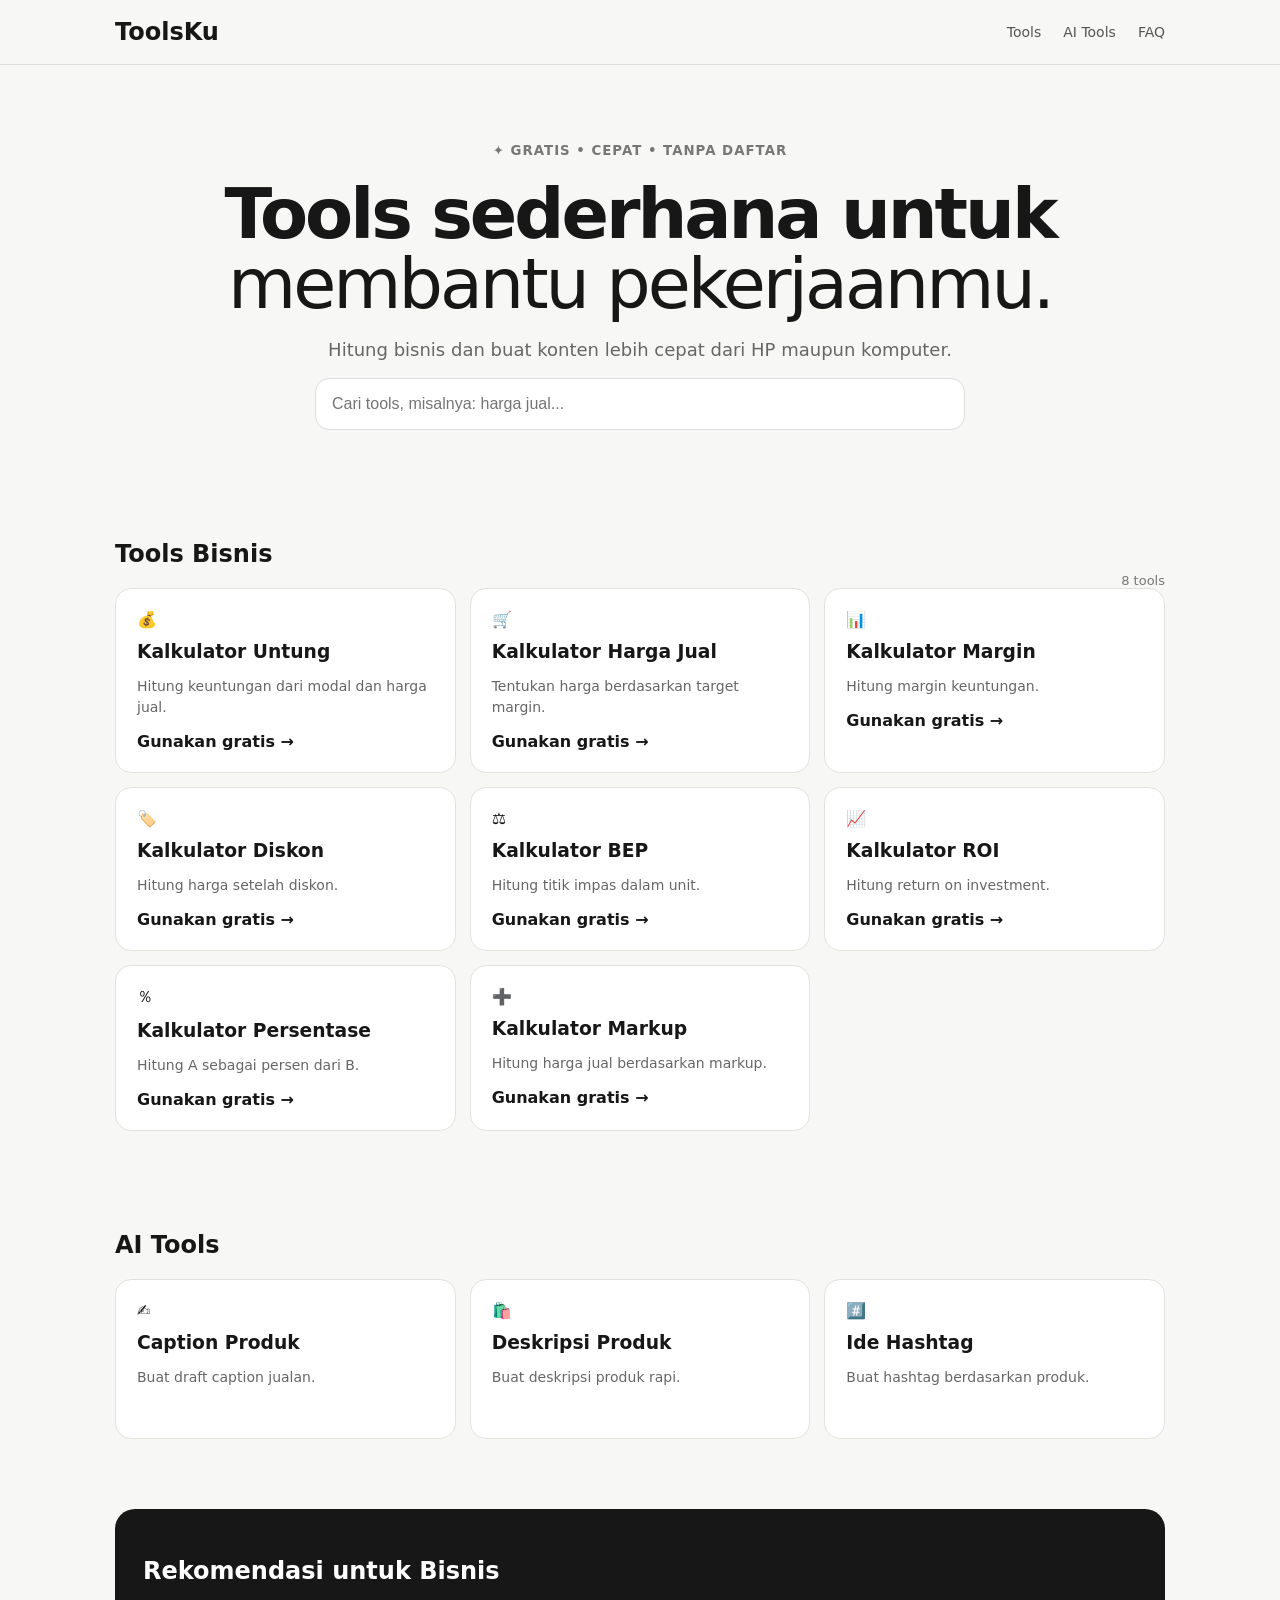
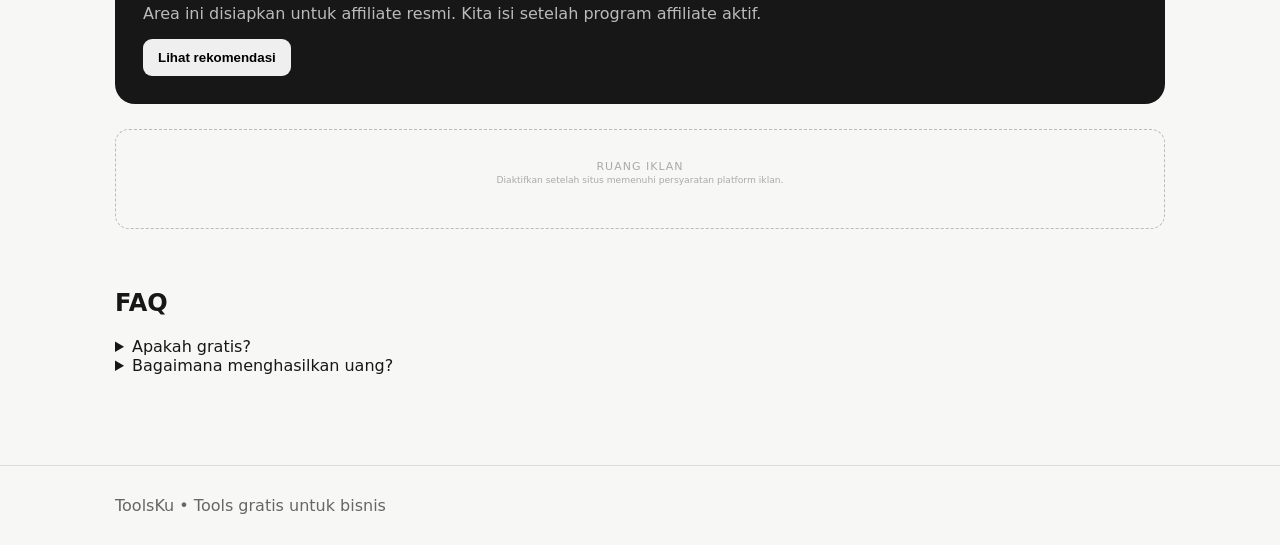
==== index.html @ b94cb160 "Add files via upload" ====
<!doctype html><html lang="id"><head><meta charset="utf-8"><meta name="viewport" content="width=device-width,initial-scale=1"><title>ToolsKu — Tools Gratis</title><meta name="description" content="Tools gratis untuk bisnis: hitung keuntungan, harga jual, margin, diskon, BEP, ROI dan persentase."><link rel="stylesheet" href="style.css"></head><body><header><div class="wrap nav"><b>ToolsKu</b><nav><a href="#tools">Tools</a><a href="#ai">AI Tools</a><a href="#faq">FAQ</a></nav></div></header><main><section class="hero wrap"><small>✦ GRATIS • CEPAT • TANPA DAFTAR</small><h1>Tools sederhana untuk <i>membantu pekerjaanmu.</i></h1><p>Hitung bisnis dan buat konten lebih cepat dari HP maupun komputer.</p><input id="search" placeholder="Cari tools, misalnya: harga jual..."></section><section id="tools" class="wrap section"><div class="head"><h2>Tools Bisnis</h2><span id="count"></span></div><div id="grid" class="grid"></div></section><section id="ai" class="wrap section"><h2>AI Tools</h2><div class="grid"><article class="card" onclick="ai('caption')">✍️<h3>Caption Produk</h3><p>Buat draft caption jualan.</p></article><article class="card" onclick="ai('description')">🛍️<h3>Deskripsi Produk</h3><p>Buat deskripsi produk rapi.</p></article><article class="card" onclick="ai('hashtag')">#️⃣<h3>Ide Hashtag</h3><p>Buat hashtag berdasarkan produk.</p></article></div></section><section class="wrap monet"><h2>Rekomendasi untuk Bisnis</h2><p>Area ini disiapkan untuk affiliate resmi. Kita isi setelah program affiliate aktif.</p><button onclick="alert('Nanti dihubungkan ke affiliate resmi.')">Lihat rekomendasi</button></section><section class="wrap ad">RUANG IKLAN<br><small>Diaktifkan setelah situs memenuhi persyaratan platform iklan.</small></section><section id="faq" class="wrap section"><h2>FAQ</h2><details><summary>Apakah gratis?</summary><p>Tools dasar gratis.</p></details><details><summary>Bagaimana menghasilkan uang?</summary><p>Rencananya melalui affiliate dan iklan.</p></details></section></main><footer><div class="wrap">ToolsKu • Tools gratis untuk bisnis</div></footer><div id="modal" class="modal hidden"><div class="box"><button onclick="closeM()">×</button><div id="body"></div></div></div><script src="script.js"></script></body></html>
---- style.css ----
*{box-sizing:border-box}body{margin:0;background:#f7f7f5;color:#171717;font-family:system-ui,sans-serif}a{text-decoration:none;color:#555}.wrap{max-width:1050px;width:calc(100% - 32px);margin:auto}header{border-bottom:1px solid #ddd;background:#f7f7f5ee;position:sticky;top:0}.nav{height:64px;display:flex;align-items:center;justify-content:space-between}.nav b{font-size:24px}.nav nav{display:flex;gap:22px;font-size:14px}.hero{text-align:center;padding:75px 0 50px}.hero small{font-weight:800;color:#777;letter-spacing:1px}.hero h1{font-size:clamp(40px,7vw,70px);line-height:1;letter-spacing:-3px;margin:20px 0}.hero i{font-weight:400;font-style:normal}.hero p{color:#666;font-size:18px}.hero input{width:min(650px,100%);padding:16px;border:1px solid #ddd;border-radius:14px;font-size:16px}.section{padding:40px 0}.head{display:flex;justify-content:space-between;align-items:end}.head span{color:#777;font-size:13px}.grid{display:grid;grid-template-columns:repeat(3,1fr);gap:14px}.card{background:white;border:1px solid #e3e2de;border-radius:16px;padding:21px;min-height:160px;cursor:pointer}.card:hover{box-shadow:0 10px 25px #0001}.card h3{margin:12px 0 5px}.card p{color:#666;font-size:14px;line-height:1.5}.monet{background:#171717;color:white;border-radius:20px;padding:28px;margin-top:30px}.monet p{color:#bbb}.monet button{padding:11px 15px;border:0;border-radius:9px;font-weight:700}.ad{height:100px;border:1px dashed #bbb;border-radius:14px;margin-top:25px;text-align:center;padding:30px;color:#aaa;font-size:11px;letter-spacing:1px}.ad small{letter-spacing:0}.faq details{background:#fff;padding:16px;border:1px solid #ddd;border-radius:10px;margin:8px 0}.faq p{color:#666}.modal{position:fixed;inset:0;background:#0008;display:flex;align-items:center;justify-content:center;padding:16px}.hidden{display:none}.box{background:#fff;border-radius:16px;padding:24px;width:min(500px,100%);position:relative}.box>button{position:absolute;right:12px;top:8px;border:0;background:none;font-size:28px}.field{margin:12px 0}.field label{display:block;font-size:13px;font-weight:700;margin-bottom:6px}.field input,.field textarea{width:100%;padding:11px;border:1px solid #ddd;border-radius:9px;font:inherit}.primary{background:#171717;color:#fff;border:0;padding:11px 15px;border-radius:9px;font-weight:700}.result{margin-top:15px;background:#f0f1ed;padding:15px;border-radius:10px;line-height:1.7}footer{margin-top:50px;padding:30px 0;border-top:1px solid #ddd;color:#666}@media(max-width:700px){.grid{grid-template-columns:1fr 1fr}}@media(max-width:480px){.grid{grid-template-columns:1fr}.nav nav{display:none}.hero h1{letter-spacing:-2px}}
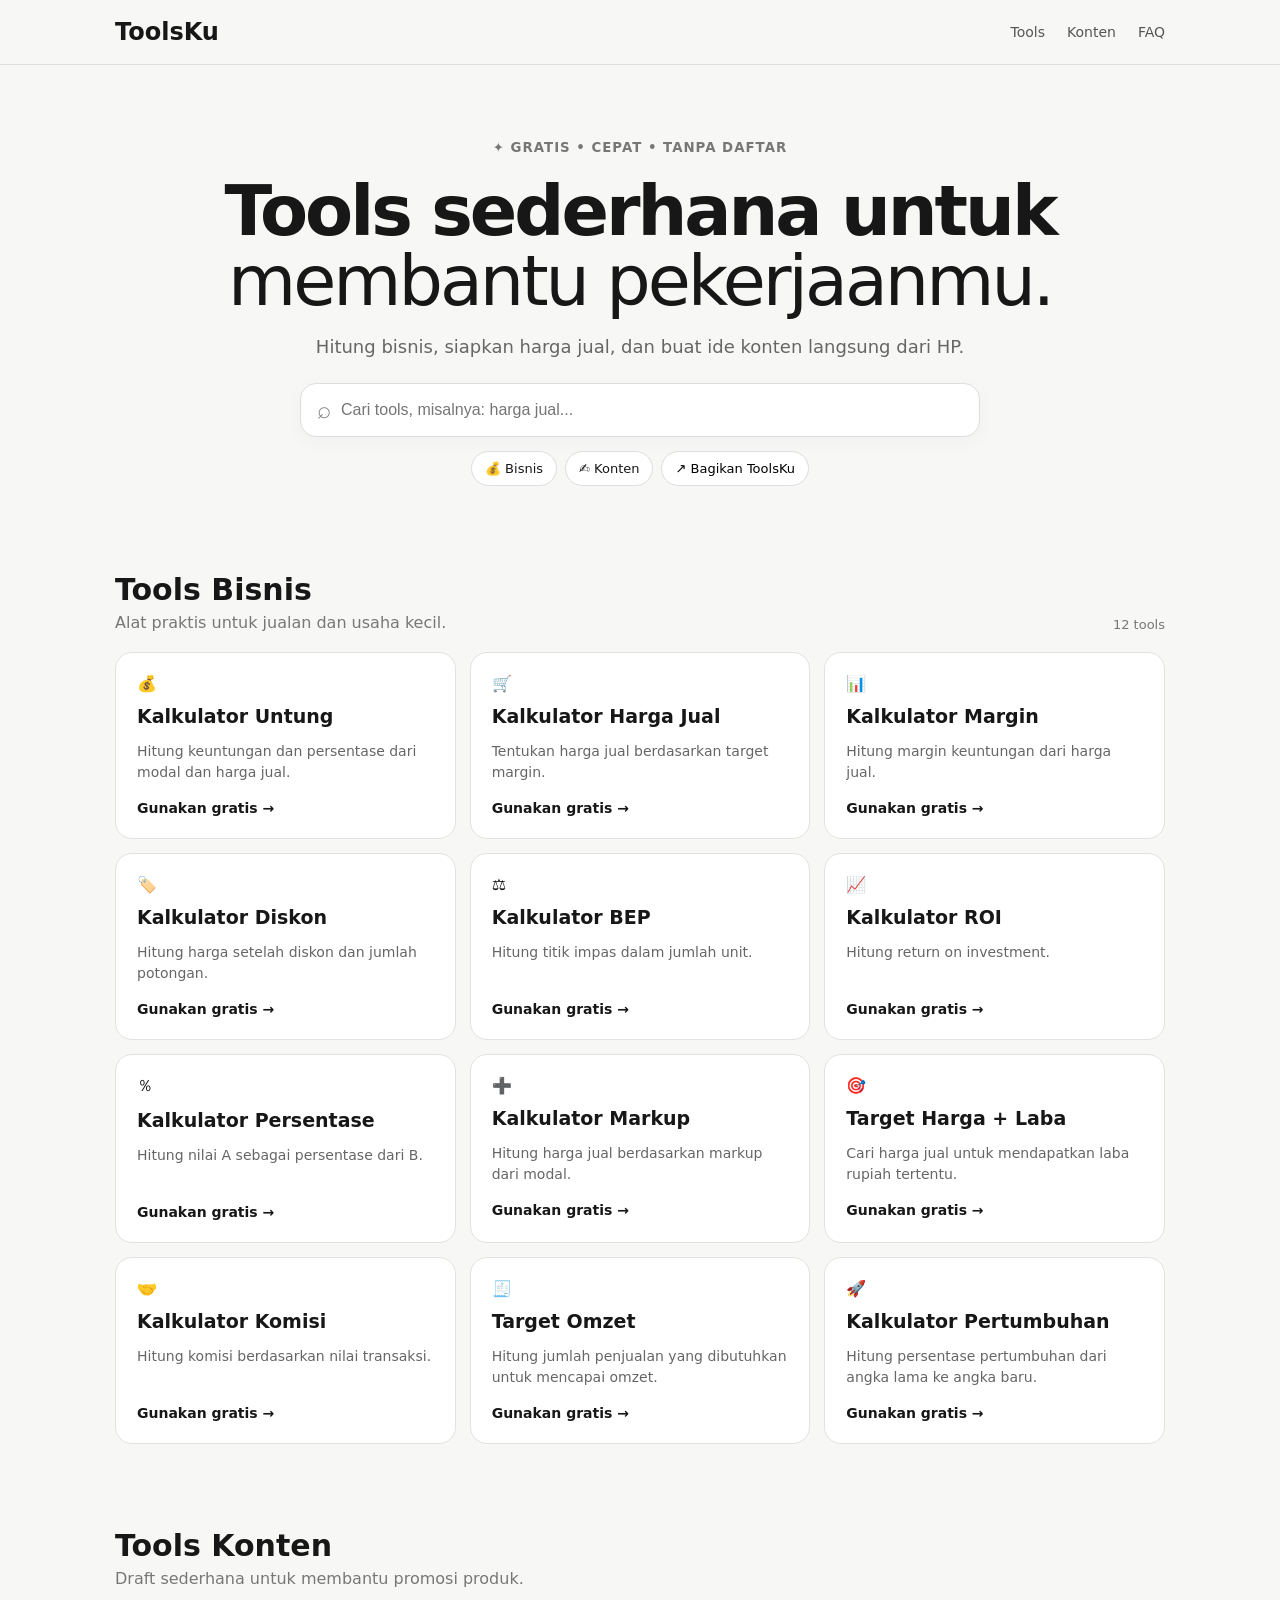
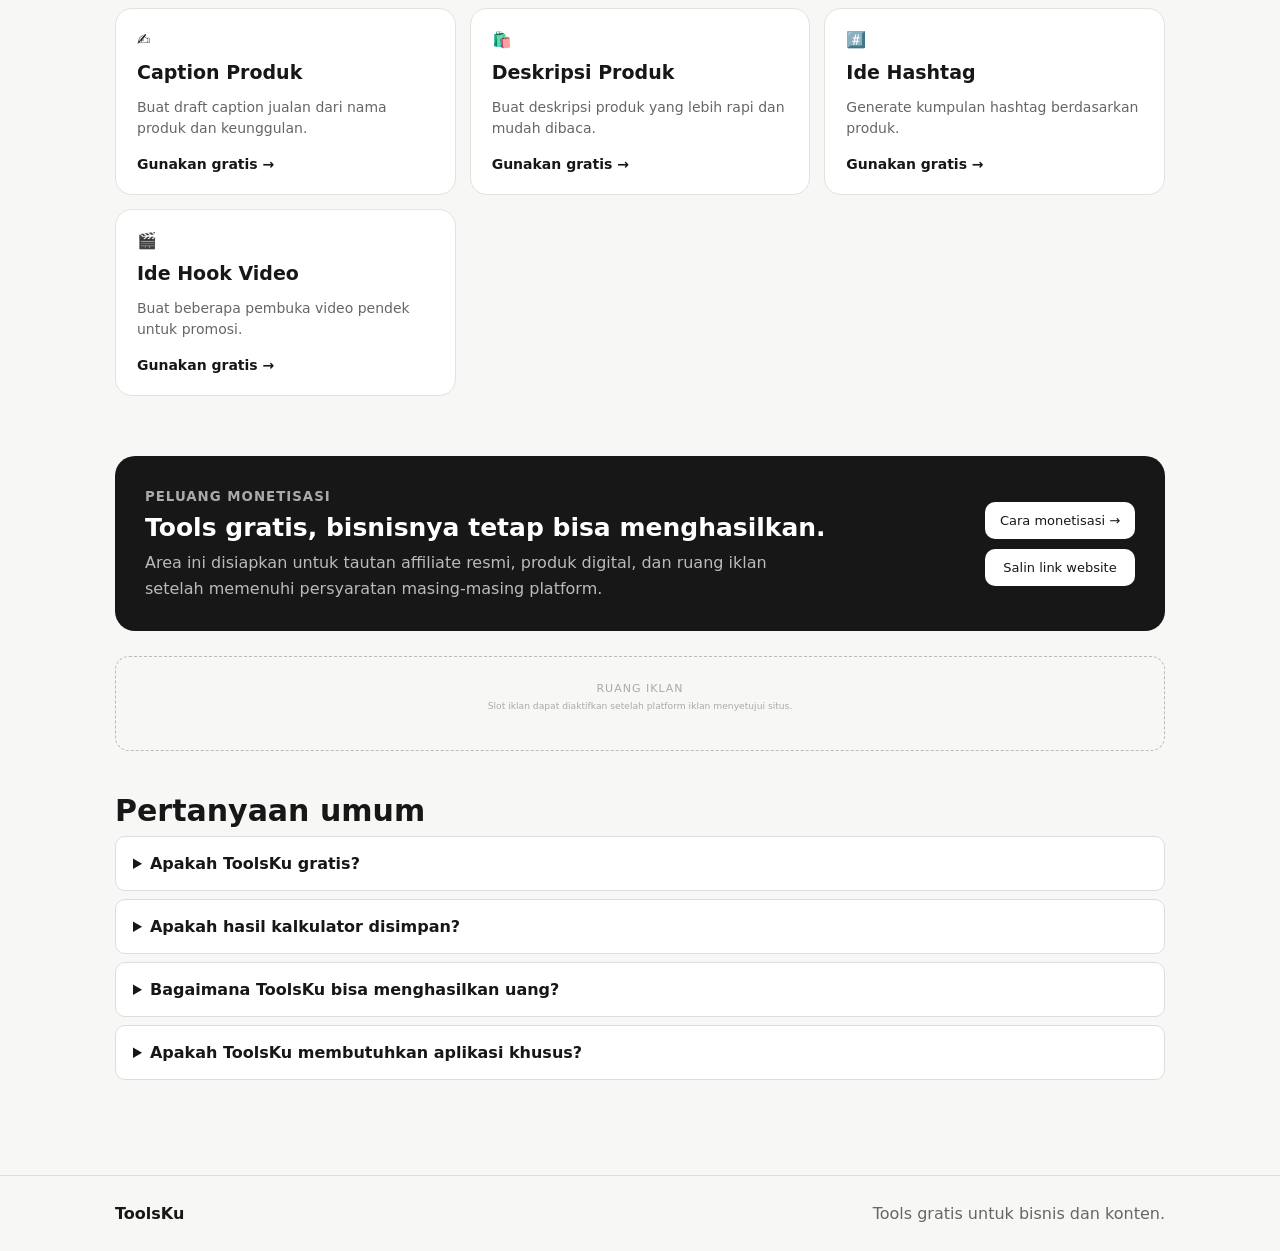
==== commit 8682bb12: "Add files via upload" ====
--- a/index.html
+++ b/index.html
@@ -1 +1,57 @@
-<!doctype html><html lang="id"><head><meta charset="utf-8"><meta name="viewport" content="width=device-width,initial-scale=1"><title>ToolsKu — Tools Gratis</title><meta name="description" content="Tools gratis untuk bisnis: hitung keuntungan, harga jual, margin, diskon, BEP, ROI dan persentase."><link rel="stylesheet" href="style.css"></head><body><header><div class="wrap nav"><b>ToolsKu</b><nav><a href="#tools">Tools</a><a href="#ai">AI Tools</a><a href="#faq">FAQ</a></nav></div></header><main><section class="hero wrap"><small>✦ GRATIS • CEPAT • TANPA DAFTAR</small><h1>Tools sederhana untuk <i>membantu pekerjaanmu.</i></h1><p>Hitung bisnis dan buat konten lebih cepat dari HP maupun komputer.</p><input id="search" placeholder="Cari tools, misalnya: harga jual..."></section><section id="tools" class="wrap section"><div class="head"><h2>Tools Bisnis</h2><span id="count"></span></div><div id="grid" class="grid"></div></section><section id="ai" class="wrap section"><h2>AI Tools</h2><div class="grid"><article class="card" onclick="ai('caption')">✍️<h3>Caption Produk</h3><p>Buat draft caption jualan.</p></article><article class="card" onclick="ai('description')">🛍️<h3>Deskripsi Produk</h3><p>Buat deskripsi produk rapi.</p></article><article class="card" onclick="ai('hashtag')">#️⃣<h3>Ide Hashtag</h3><p>Buat hashtag berdasarkan produk.</p></article></div></section><section class="wrap monet"><h2>Rekomendasi untuk Bisnis</h2><p>Area ini disiapkan untuk affiliate resmi. Kita isi setelah program affiliate aktif.</p><button onclick="alert('Nanti dihubungkan ke affiliate resmi.')">Lihat rekomendasi</button></section><section class="wrap ad">RUANG IKLAN<br><small>Diaktifkan setelah situs memenuhi persyaratan platform iklan.</small></section><section id="faq" class="wrap section"><h2>FAQ</h2><details><summary>Apakah gratis?</summary><p>Tools dasar gratis.</p></details><details><summary>Bagaimana menghasilkan uang?</summary><p>Rencananya melalui affiliate dan iklan.</p></details></section></main><footer><div class="wrap">ToolsKu • Tools gratis untuk bisnis</div></footer><div id="modal" class="modal hidden"><div class="box"><button onclick="closeM()">×</button><div id="body"></div></div></div><script src="script.js"></script></body></html>+<!doctype html>
+<html lang="id">
+<head>
+<meta charset="utf-8">
+<meta name="viewport" content="width=device-width,initial-scale=1">
+<title>ToolsKu — Kalkulator Bisnis Gratis</title>
+<meta name="description" content="Tools bisnis gratis tanpa daftar: kalkulator untung, harga jual, margin, diskon, BEP, ROI, markup, komisi, target laba, dan alat konten sederhana.">
+<meta name="theme-color" content="#f7f7f5">
+<link rel="stylesheet" href="style.css">
+</head>
+<body>
+<header><div class="wrap nav"><a class="brand" href="#">ToolsKu</a><nav><a href="#tools">Tools</a><a href="#konten">Konten</a><a href="#faq">FAQ</a></nav></div></header>
+<main>
+<section class="hero wrap">
+<small>✦ GRATIS • CEPAT • TANPA DAFTAR</small>
+<h1>Tools sederhana untuk <i>membantu pekerjaanmu.</i></h1>
+<p>Hitung bisnis, siapkan harga jual, dan buat ide konten langsung dari HP.</p>
+<div class="searchbox"><span>⌕</span><input id="search" autocomplete="off" placeholder="Cari tools, misalnya: harga jual..."></div>
+<div class="quick"><a href="#tools">💰 Bisnis</a><a href="#konten">✍️ Konten</a><button onclick="shareSite()">↗ Bagikan ToolsKu</button></div>
+</section>
+
+<section id="tools" class="wrap section">
+<div class="head"><div><h2>Tools Bisnis</h2><p>Alat praktis untuk jualan dan usaha kecil.</p></div><span id="count"></span></div>
+<div id="grid" class="grid"></div>
+</section>
+
+<section id="konten" class="wrap section">
+<div class="head"><div><h2>Tools Konten</h2><p>Draft sederhana untuk membantu promosi produk.</p></div></div>
+<div class="grid content-grid">
+<article class="card" onclick="contentTool('caption')">✍️<h3>Caption Produk</h3><p>Buat draft caption jualan dari nama produk dan keunggulan.</p><b>Gunakan gratis →</b></article>
+<article class="card" onclick="contentTool('description')">🛍️<h3>Deskripsi Produk</h3><p>Buat deskripsi produk yang lebih rapi dan mudah dibaca.</p><b>Gunakan gratis →</b></article>
+<article class="card" onclick="contentTool('hashtag')">#️⃣<h3>Ide Hashtag</h3><p>Generate kumpulan hashtag berdasarkan produk.</p><b>Gunakan gratis →</b></article>
+<article class="card" onclick="contentTool('hook')">🎬<h3>Ide Hook Video</h3><p>Buat beberapa pembuka video pendek untuk promosi.</p><b>Gunakan gratis →</b></article>
+</div>
+</section>
+
+<section class="wrap monet">
+<div><small>PELUANG MONETISASI</small><h2>Tools gratis, bisnisnya tetap bisa menghasilkan.</h2><p>Area ini disiapkan untuk tautan affiliate resmi, produk digital, dan ruang iklan setelah memenuhi persyaratan masing-masing platform.</p></div>
+<div class="monet-actions"><a href="#faq">Cara monetisasi →</a><button onclick="copyText(location.href)">Salin link website</button></div>
+</section>
+
+<section class="wrap ad"><span>RUANG IKLAN</span><small>Slot iklan dapat diaktifkan setelah platform iklan menyetujui situs.</small></section>
+
+<section id="faq" class="wrap section faq">
+<h2>Pertanyaan umum</h2>
+<details><summary>Apakah ToolsKu gratis?</summary><p>Ya. Tools dasar di halaman ini dapat digunakan tanpa membuat akun.</p></details>
+<details><summary>Apakah hasil kalkulator disimpan?</summary><p>Tidak. Perhitungan dilakukan di browser pada perangkatmu.</p></details>
+<details><summary>Bagaimana ToolsKu bisa menghasilkan uang?</summary><p>Beberapa model yang dapat digunakan adalah iklan, affiliate resmi, dan penjualan produk digital. Masing-masing memerlukan trafik dan/atau persetujuan program terkait.</p></details>
+<details><summary>Apakah ToolsKu membutuhkan aplikasi khusus?</summary><p>Tidak. Website dapat dibuka melalui browser di HP maupun komputer.</p></details>
+</section>
+</main>
+<footer><div class="wrap"><b>ToolsKu</b><span>Tools gratis untuk bisnis dan konten.</span></div></footer>
+<div id="modal" class="modal hidden"><div class="box"><button class="close" onclick="closeM()" aria-label="Tutup">×</button><div id="body"></div></div></div>
+<div id="toast" class="toast hidden"></div>
+<script src="script.js"></script>
+</body>
+</html>
--- a/style.css
+++ b/style.css
@@ -1 +1 @@
-*{box-sizing:border-box}body{margin:0;background:#f7f7f5;color:#171717;font-family:system-ui,sans-serif}a{text-decoration:none;color:#555}.wrap{max-width:1050px;width:calc(100% - 32px);margin:auto}header{border-bottom:1px solid #ddd;background:#f7f7f5ee;position:sticky;top:0}.nav{height:64px;display:flex;align-items:center;justify-content:space-between}.nav b{font-size:24px}.nav nav{display:flex;gap:22px;font-size:14px}.hero{text-align:center;padding:75px 0 50px}.hero small{font-weight:800;color:#777;letter-spacing:1px}.hero h1{font-size:clamp(40px,7vw,70px);line-height:1;letter-spacing:-3px;margin:20px 0}.hero i{font-weight:400;font-style:normal}.hero p{color:#666;font-size:18px}.hero input{width:min(650px,100%);padding:16px;border:1px solid #ddd;border-radius:14px;font-size:16px}.section{padding:40px 0}.head{display:flex;justify-content:space-between;align-items:end}.head span{color:#777;font-size:13px}.grid{display:grid;grid-template-columns:repeat(3,1fr);gap:14px}.card{background:white;border:1px solid #e3e2de;border-radius:16px;padding:21px;min-height:160px;cursor:pointer}.card:hover{box-shadow:0 10px 25px #0001}.card h3{margin:12px 0 5px}.card p{color:#666;font-size:14px;line-height:1.5}.monet{background:#171717;color:white;border-radius:20px;padding:28px;margin-top:30px}.monet p{color:#bbb}.monet button{padding:11px 15px;border:0;border-radius:9px;font-weight:700}.ad{height:100px;border:1px dashed #bbb;border-radius:14px;margin-top:25px;text-align:center;padding:30px;color:#aaa;font-size:11px;letter-spacing:1px}.ad small{letter-spacing:0}.faq details{background:#fff;padding:16px;border:1px solid #ddd;border-radius:10px;margin:8px 0}.faq p{color:#666}.modal{position:fixed;inset:0;background:#0008;display:flex;align-items:center;justify-content:center;padding:16px}.hidden{display:none}.box{background:#fff;border-radius:16px;padding:24px;width:min(500px,100%);position:relative}.box>button{position:absolute;right:12px;top:8px;border:0;background:none;font-size:28px}.field{margin:12px 0}.field label{display:block;font-size:13px;font-weight:700;margin-bottom:6px}.field input,.field textarea{width:100%;padding:11px;border:1px solid #ddd;border-radius:9px;font:inherit}.primary{background:#171717;color:#fff;border:0;padding:11px 15px;border-radius:9px;font-weight:700}.result{margin-top:15px;background:#f0f1ed;padding:15px;border-radius:10px;line-height:1.7}footer{margin-top:50px;padding:30px 0;border-top:1px solid #ddd;color:#666}@media(max-width:700px){.grid{grid-template-columns:1fr 1fr}}@media(max-width:480px){.grid{grid-template-columns:1fr}.nav nav{display:none}.hero h1{letter-spacing:-2px}}+*{box-sizing:border-box}html{scroll-behavior:smooth}body{margin:0;background:#f7f7f5;color:#171717;font-family:system-ui,-apple-system,BlinkMacSystemFont,"Segoe UI",sans-serif}a{text-decoration:none;color:inherit}.wrap{max-width:1050px;width:calc(100% - 32px);margin:auto}header{border-bottom:1px solid #ddd;background:#f7f7f5ee;backdrop-filter:blur(10px);position:sticky;top:0;z-index:5}.nav{height:64px;display:flex;align-items:center;justify-content:space-between}.brand{font-size:24px;font-weight:800}.nav nav{display:flex;gap:22px;font-size:14px;color:#555}.hero{text-align:center;padding:72px 0 44px}.hero small{font-weight:800;color:#777;letter-spacing:1px}.hero h1{font-size:clamp(40px,7vw,70px);line-height:1;letter-spacing:-3px;margin:20px auto;max-width:850px}.hero i{font-weight:400;font-style:normal}.hero p{color:#666;font-size:18px;max-width:680px;margin:0 auto 26px}.searchbox{width:min(680px,100%);margin:auto;background:#fff;border:1px solid #ddd;border-radius:16px;display:flex;align-items:center;padding:0 16px;box-shadow:0 5px 20px #00000008}.searchbox span{font-size:24px;color:#888}.searchbox input{width:100%;padding:17px 10px;border:0;outline:0;font-size:16px;background:transparent}.quick{display:flex;gap:8px;justify-content:center;flex-wrap:wrap;margin-top:14px}.quick a,.quick button{border:1px solid #ddd;background:#fff;border-radius:999px;padding:9px 13px;font:inherit;font-size:13px;cursor:pointer}.section{padding:42px 0}.head{display:flex;justify-content:space-between;align-items:end;gap:20px}.head h2,.section>h2{font-size:30px;margin:0 0 6px}.head p{margin:0;color:#777}.head span{color:#777;font-size:13px;white-space:nowrap}.grid{display:grid;grid-template-columns:repeat(3,1fr);gap:14px;margin-top:20px}.card{background:#fff;border:1px solid #e3e2de;border-radius:17px;padding:21px;min-height:185px;cursor:pointer;transition:.18s}.card:hover{box-shadow:0 10px 25px #0001;transform:translateY(-2px)}.card h3{margin:12px 0 7px;font-size:19px}.card p{color:#666;font-size:14px;line-height:1.5;min-height:43px}.card b{font-size:14px}.empty{grid-column:1/-1;background:#fff;border:1px dashed #ccc;border-radius:15px;padding:25px;color:#777}.monet{background:#171717;color:white;border-radius:20px;padding:30px;margin-top:18px;display:flex;justify-content:space-between;gap:25px;align-items:center}.monet small{color:#aaa;letter-spacing:1px;font-weight:700}.monet h2{margin:8px 0;font-size:25px}.monet p{color:#bbb;max-width:650px;line-height:1.6;margin:0}.monet-actions{display:flex;flex-direction:column;gap:10px;min-width:150px}.monet-actions a,.monet-actions button{background:white;color:#171717;border:0;border-radius:10px;padding:11px 14px;font-weight:700;text-align:center;cursor:pointer;font:inherit;font-size:13px}.ad{min-height:95px;border:1px dashed #bbb;border-radius:14px;margin-top:25px;text-align:center;padding:25px;color:#aaa;font-size:11px;letter-spacing:1px;display:flex;flex-direction:column;gap:5px}.ad small{letter-spacing:0}.faq details{background:#fff;padding:17px;border:1px solid #ddd;border-radius:10px;margin:8px 0}.faq summary{cursor:pointer;font-weight:650}.faq p{color:#666;line-height:1.6}footer{margin-top:45px;padding:28px 0;border-top:1px solid #ddd;color:#666}footer .wrap{display:flex;justify-content:space-between;gap:10px}footer b{color:#171717}.modal{position:fixed;inset:0;background:#0008;display:flex;align-items:center;justify-content:center;padding:16px;z-index:10}.hidden{display:none}.box{background:#fff;border-radius:18px;padding:25px;width:min(500px,100%);max-height:90vh;overflow:auto;position:relative}.close{position:absolute;right:12px;top:7px;border:0;background:none;font-size:30px;cursor:pointer}.field{margin:12px 0}.field label{display:block;font-size:13px;font-weight:700;margin-bottom:6px}.field input,.field textarea{width:100%;padding:12px;border:1px solid #ddd;border-radius:9px;font:inherit}.primary{background:#171717;color:#fff;border:0;padding:12px 16px;border-radius:9px;font-weight:700;cursor:pointer}.result{margin-top:15px;background:#f0f1ed;padding:15px;border-radius:10px;line-height:1.7}.copybtn{margin-top:12px;border:1px solid #ccc;background:#fff;border-radius:8px;padding:8px 12px;cursor:pointer;font-weight:700}.toast{position:fixed;left:50%;bottom:24px;transform:translateX(-50%);background:#171717;color:#fff;padding:10px 14px;border-radius:999px;z-index:20;font-size:13px;box-shadow:0 5px 20px #0003}@media(max-width:700px){.grid{grid-template-columns:1fr 1fr}.monet{flex-direction:column;align-items:flex-start}.monet-actions{width:100%;flex-direction:row}.monet-actions>*{flex:1}}@media(max-width:480px){.grid{grid-template-columns:1fr}.nav nav{display:none}.hero{padding-top:55px}.hero h1{letter-spacing:-2px}.monet-actions{flex-direction:column;width:100%}footer .wrap{flex-direction:column}}
